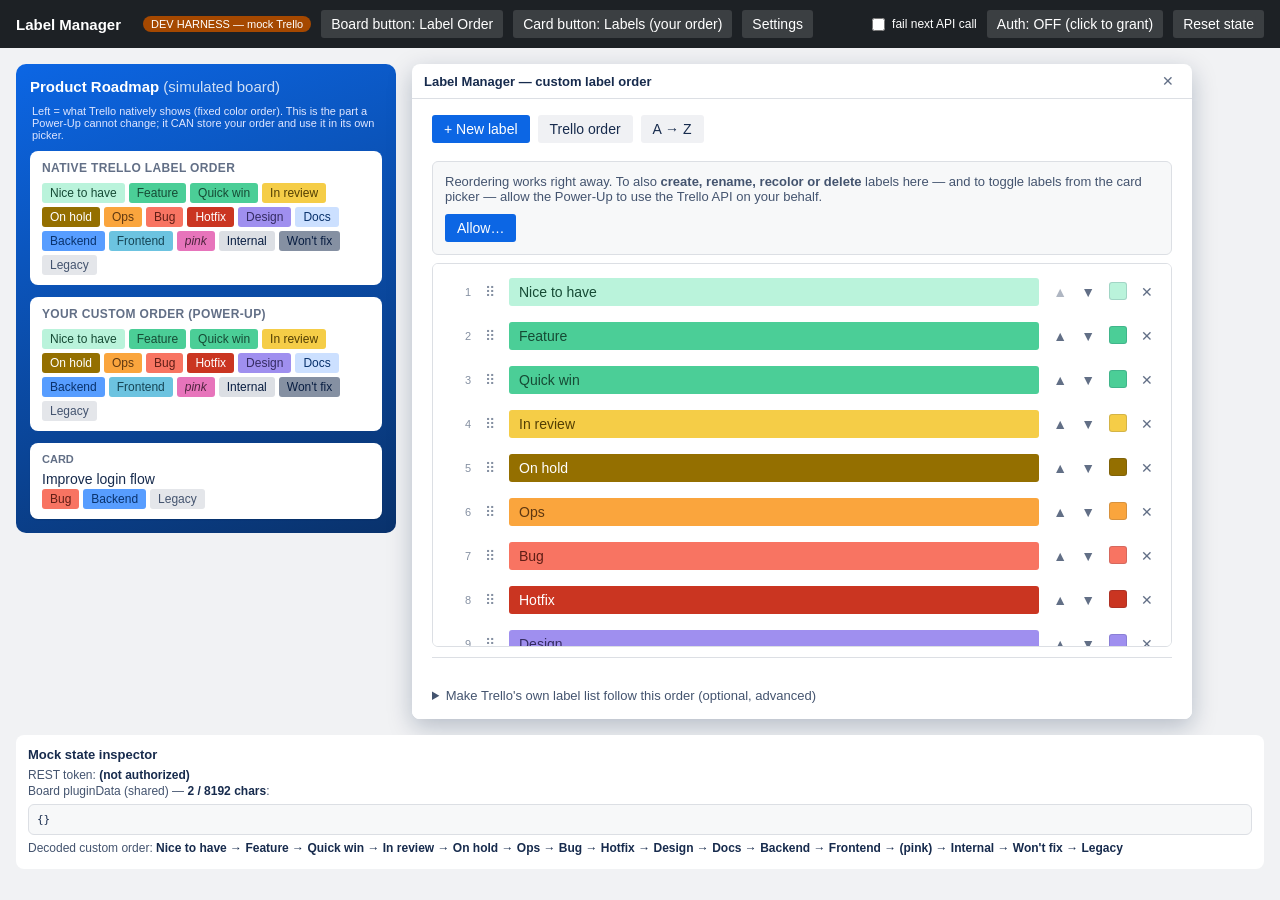
==== dev/index.html @ 2293fed5 "Add files via upload" ====
<!DOCTYPE html>
<html lang="en">
<head>
  <meta charset="utf-8">
  <title>Label Manager — Dev Harness</title>
  <meta name="viewport" content="width=device-width, initial-scale=1">
  <style>
    * { box-sizing: border-box; }
    body {
      margin: 0;
      font-family: -apple-system, BlinkMacSystemFont, "Segoe UI", Roboto, sans-serif;
      font-size: 14px;
      color: #172b4d;
      background: #f1f2f4;
    }
    header {
      background: #1d2125;
      color: #fff;
      padding: 10px 16px;
      display: flex;
      align-items: center;
      gap: 10px;
      flex-wrap: wrap;
    }
    header h1 { font-size: 15px; margin: 0 12px 0 0; font-weight: 600; }
    header .pill { font-size: 11px; background: #a54800; padding: 2px 8px; border-radius: 10px; }
    header button {
      font: inherit; border: none; border-radius: 3px; padding: 6px 10px; cursor: pointer;
      background: #ffffff22; color: #fff;
    }
    header button:hover { background: #ffffff3b; }
    header label { font-size: 12px; display: inline-flex; gap: 4px; align-items: center; }
    main { display: flex; gap: 16px; padding: 16px; align-items: flex-start; flex-wrap: wrap; }

    /* fake board panel */
    .board {
      flex: 0 0 380px;
      background: linear-gradient(160deg, #0c66e4, #09326c);
      border-radius: 10px;
      padding: 14px;
      color: #fff;
    }
    .board h2 { margin: 0 0 10px; font-size: 15px; }
    .panel {
      background: #fff;
      color: #172b4d;
      border-radius: 8px;
      padding: 10px 12px;
      margin-bottom: 12px;
    }
    .panel h3 { margin: 0 0 8px; font-size: 12px; text-transform: uppercase; letter-spacing: .03em; color: #626f86; }
    .chips { display: flex; flex-wrap: wrap; gap: 4px; }
    .chip {
      display: inline-flex; align-items: center; height: 20px; padding: 0 8px;
      border-radius: 3px; font-size: 12px; font-weight: 500; max-width: 100%;
    }
    .chip span { overflow: hidden; text-overflow: ellipsis; white-space: nowrap; }
    .cardmock { background: #fff; border-radius: 8px; padding: 10px 12px; box-shadow: 0 1px 1px rgba(9,30,66,.25); color: #172b4d; }
    .cardmock .title { font-weight: 500; margin: 6px 0 2px; }
    .note { font-size: 11px; color: #dfe6ff; margin: 4px 2px 10px; }

    /* stage for power-up iframes */
    .stage { flex: 1 1 460px; min-width: 340px; }
    .frame-shell {
      background: #fff; border-radius: 8px; box-shadow: 0 8px 24px rgba(9,30,66,.25);
      overflow: hidden; display: none;
    }
    .frame-shell.open { display: block; }
    .frame-shell.popup { width: 320px; }
    .frame-shell.modal { width: 100%; max-width: 780px; }
    .frame-title {
      display: flex; justify-content: space-between; align-items: center;
      padding: 8px 12px; border-bottom: 1px solid #dcdfe4; font-weight: 600; font-size: 13px;
    }
    .frame-title button { border: none; background: transparent; cursor: pointer; font-size: 14px; color: #626f86; }
    .frame-shell iframe { display: block; width: 100%; border: none; height: 480px; }
    .frame-shell.modal iframe { height: 620px; }

    /* inspector */
    .inspector { flex: 1 1 100%; background: #fff; border-radius: 8px; padding: 12px; }
    .inspector h3 { margin: 0 0 6px; font-size: 13px; }
    .inspector pre {
      background: #f7f8f9; border: 1px solid #dcdfe4; border-radius: 6px;
      padding: 8px; font-size: 11px; overflow: auto; max-height: 140px; margin: 6px 0;
      white-space: pre-wrap; word-break: break-all;
    }
    .kv { font-size: 12px; color: #44546f; margin: 2px 0; }
    .kv b { color: #172b4d; }
  </style>
</head>
<body>
  <header>
    <h1>Label Manager</h1><span class="pill">DEV HARNESS — mock Trello</span>
    <button id="open-manager">Board button: Label Order</button>
    <button id="open-picker">Card button: Labels (your order)</button>
    <button id="open-settings">Settings</button>
    <span style="flex:1"></span>
    <label><input type="checkbox" id="fail-next"> fail next API call</label>
    <button id="toggle-auth">Auth: …</button>
    <button id="reset">Reset state</button>
  </header>

  <main>
    <div class="board">
      <h2>Product Roadmap <span style="font-weight:400;opacity:.8">(simulated board)</span></h2>
      <div class="note">Left = what Trello natively shows (fixed color order). This is the part a
        Power-Up cannot change; it CAN store your order and use it in its own picker.</div>
      <div class="panel">
        <h3>Native Trello label order</h3>
        <div class="chips" id="native-chips"></div>
      </div>
      <div class="panel">
        <h3>Your custom order (Power-Up)</h3>
        <div class="chips" id="custom-chips"></div>
      </div>
      <div class="cardmock">
        <h3 style="margin:0;font-size:11px;color:#626f86;text-transform:uppercase">Card</h3>
        <div class="title" id="card-name">…</div>
        <div class="chips" id="card-chips"></div>
      </div>
    </div>

    <div class="stage">
      <div class="frame-shell" id="shell">
        <div class="frame-title"><span id="frame-title-text"></span><button id="frame-close">✕</button></div>
        <iframe id="frame" title="Power-Up iframe"></iframe>
      </div>
    </div>

    <div class="inspector">
      <h3>Mock state inspector</h3>
      <div class="kv">REST token: <b id="ins-token"></b></div>
      <div class="kv">Board pluginData (shared) — <b id="ins-size"></b>:</div>
      <pre id="ins-plugindata"></pre>
      <div class="kv">Decoded custom order: <b id="ins-order"></b></div>
    </div>
  </main>

  <script src="./mock-trello.js"></script>
  <script src="../js/labels.js"></script>
  <script src="../js/order.js"></script>
  <script>
    (function () {
      'use strict';
      var state = window.__MOCK_STATE__;
      var SAVE_KEY = 'lm-mock-state';

      // Restore persisted state (keep object identity — iframes share it).
      try {
        var saved = sessionStorage.getItem(SAVE_KEY);
        if (saved) {
          var parsed = JSON.parse(saved);
          Object.keys(parsed).forEach(function (k) { state[k] = parsed[k]; });
        }
      } catch (e) { /* fresh start */ }

      var refreshTimer = null;
      function notify() {
        if (refreshTimer) clearTimeout(refreshTimer);
        refreshTimer = setTimeout(refresh, 60);
      }

      var shell = document.getElementById('shell');
      var frame = document.getElementById('frame');
      var frameTitle = document.getElementById('frame-title-text');

      function openFrame(url, title, kind) {
        var src = '../' + String(url).replace(/^\.\//, '');
        src += (src.indexOf('?') === -1 ? '?' : '&') + 'mock=1';
        shell.className = 'frame-shell open ' + kind;
        frameTitle.textContent = title;
        frame.src = src;
      }
      function closeFrame() {
        shell.className = 'frame-shell';
        frame.src = 'about:blank';
      }

      window.__MOCK__ = { state: state, notify: notify, openFrame: openFrame, closeFrame: closeFrame };

      /* ---------- rendering ---------- */

      function chip(label, into) {
        var info = window.LM_LABELS.colorInfo(label.color);
        var c = document.createElement('span');
        c.className = 'chip';
        c.style.background = info.bg;
        c.style.color = info.fg;
        var s = document.createElement('span');
        s.textContent = label.name || info.name;
        if (!label.name) s.style.fontStyle = 'italic';
        c.appendChild(s);
        into.appendChild(c);
      }

      function renderChips(id, labels) {
        var box = document.getElementById(id);
        box.textContent = '';
        labels.forEach(function (l) { chip(l, box); });
        if (!labels.length) box.textContent = '—';
      }

      function refresh() {
        try { sessionStorage.setItem(SAVE_KEY, JSON.stringify(state)); } catch (e) {}

        var orderStr = (state.pluginData['board:shared'] || {})[window.LM_ORDER.STORAGE_KEY] || '';
        var native = state.board.labels.slice().sort(window.LM_LABELS.nativeCompare);
        var custom = window.LM_ORDER.applyOrder(state.board.labels, orderStr);
        var onCard = state.board.labels.filter(function (l) { return state.card.idLabels.indexOf(l.id) !== -1; });

        renderChips('native-chips', native);
        renderChips('custom-chips', custom);
        renderChips('card-chips', onCard.slice().sort(window.LM_LABELS.nativeCompare));
        document.getElementById('card-name').textContent = state.card.name;

        document.getElementById('ins-token').textContent = state.token || '(not authorized)';
        document.getElementById('fail-next').checked = !!state.failNext;
        document.getElementById('toggle-auth').textContent = state.token ? 'Auth: ON (click to revoke)' : 'Auth: OFF (click to grant)';
        var pd = JSON.stringify(state.pluginData['board:shared'] || {});
        document.getElementById('ins-plugindata').textContent = pd;
        document.getElementById('ins-size').textContent = pd.length + ' / 8192 chars';
        document.getElementById('ins-order').textContent = custom.map(function (l) {
          return l.name || '(' + window.LM_LABELS.colorInfo(l.color).name + ')';
        }).join('  →  ');

        // Let open Power-Up iframes re-render, like Trello does on data changes.
        try {
          if (frame.contentWindow && typeof frame.contentWindow.__mockRender === 'function') {
            frame.contentWindow.__mockRender();
          }
        } catch (e) { /* frame mid-navigation */ }
      }

      /* ---------- controls ---------- */

      document.getElementById('open-manager').addEventListener('click', function () {
        openFrame('./manager.html', 'Label Manager — custom label order', 'modal');
      });
      document.getElementById('open-picker').addEventListener('click', function () {
        openFrame('./picker.html', 'Labels — your order', 'popup');
      });
      document.getElementById('open-settings').addEventListener('click', function () {
        openFrame('./settings.html', 'Label Manager settings', 'popup');
      });
      document.getElementById('frame-close').addEventListener('click', closeFrame);
      document.getElementById('toggle-auth').addEventListener('click', function () {
        state.token = state.token ? null : 'mock-token-manual';
        notify();
      });
      document.getElementById('fail-next').addEventListener('change', function (e) {
        state.failNext = e.target.checked;
      });
      document.getElementById('reset').addEventListener('click', function () {
        sessionStorage.removeItem(SAVE_KEY);
        window.location.reload();
      });

      refresh();
      openFrame('./manager.html', 'Label Manager — custom label order', 'modal');
    })();
  </script>
</body>
</html>
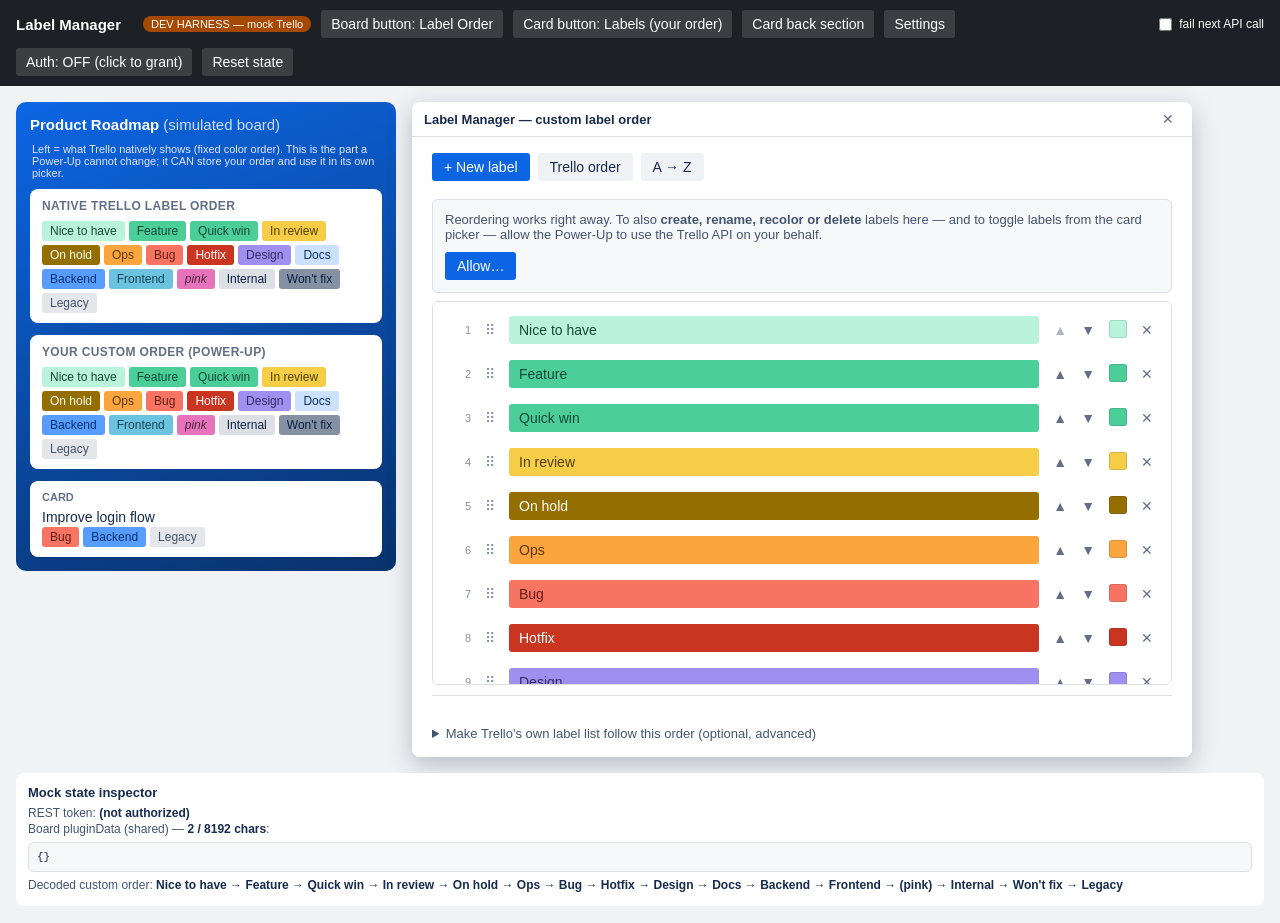
==== commit 4e4ebc30: "Added powerup surface to cards" ====
--- a/dev/index.html
+++ b/dev/index.html
@@ -93,6 +93,7 @@
     <h1>Label Manager</h1><span class="pill">DEV HARNESS — mock Trello</span>
     <button id="open-manager">Board button: Label Order</button>
     <button id="open-picker">Card button: Labels (your order)</button>
+    <button id="open-section">Card back section</button>
     <button id="open-settings">Settings</button>
     <span style="flex:1"></span>
     <label><input type="checkbox" id="fail-next"> fail next API call</label>
@@ -242,6 +243,9 @@
       document.getElementById('open-settings').addEventListener('click', function () {
         openFrame('./settings.html', 'Label Manager settings', 'popup');
       });
+      document.getElementById('open-section').addEventListener('click', function () {
+        openFrame('./card-section.html', 'Labels — your order (card back section)', 'popup');
+      });
       document.getElementById('frame-close').addEventListener('click', closeFrame);
       document.getElementById('toggle-auth').addEventListener('click', function () {
         state.token = state.token ? null : 'mock-token-manual';
